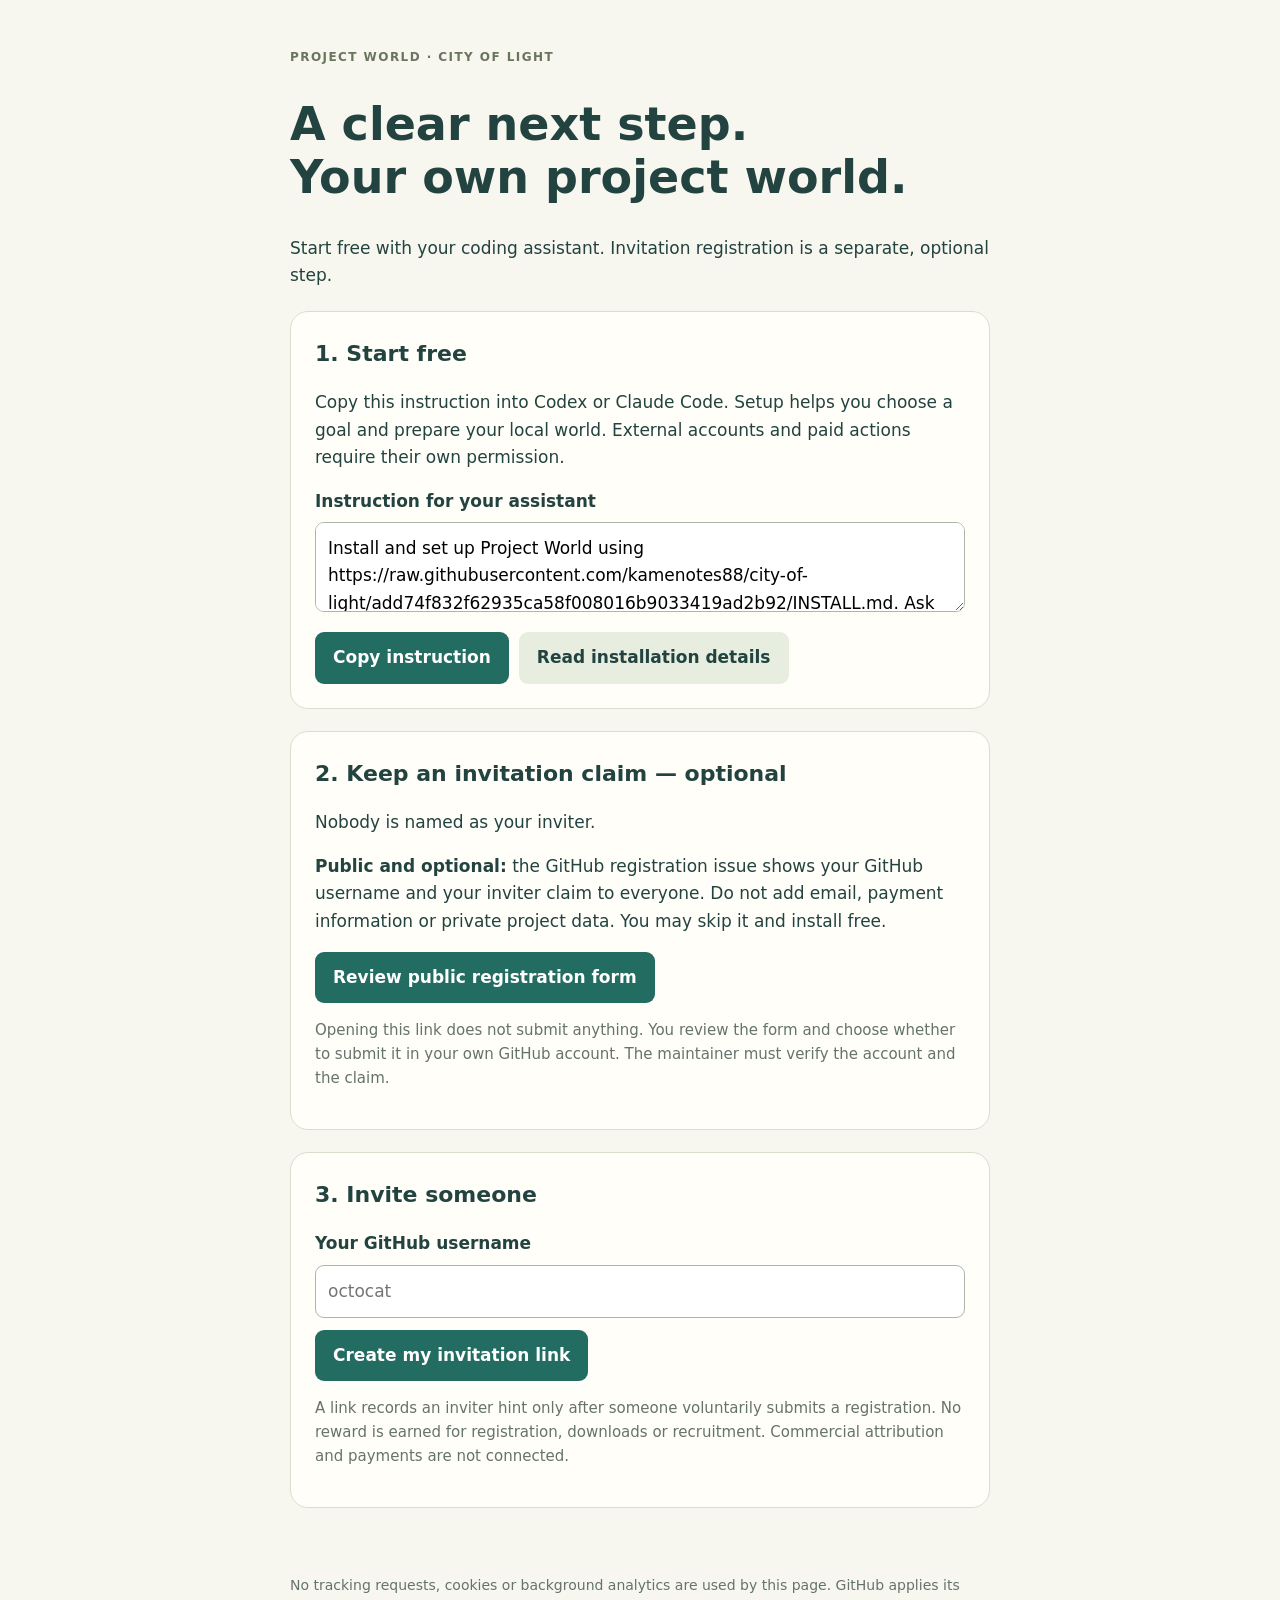
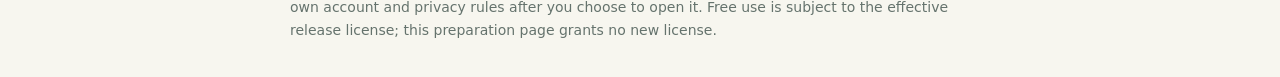
==== invite.html @ ac7b3f4a "release: publish update notice and pin the 0.12.2 setup entry" ====
<!doctype html>
<html lang="en">
<head>
<meta charset="utf-8">
<meta name="viewport" content="width=device-width, initial-scale=1">
<meta name="referrer" content="no-referrer">
<meta http-equiv="Content-Security-Policy" content="default-src 'none'; script-src 'unsafe-inline'; style-src 'unsafe-inline'; connect-src 'none'; base-uri 'none'; form-action https://github.com">
<title>Project World · Start and invite</title>
<style>
*{box-sizing:border-box}body{margin:0;background:#f7f6ef;color:#234340;font:17px/1.6 system-ui,sans-serif}main{max-width:740px;margin:0 auto;padding:36px 20px}h1{font-size:clamp(30px,6vw,46px);line-height:1.15}h2{font-size:22px;margin-top:0}.eyebrow{color:#6a755e;font-weight:700;letter-spacing:.12em;font-size:12px}section{margin:22px 0;padding:24px;background:#fffef8;border:1px solid #d9dfcf;border-radius:18px}.note{padding:16px;background:#f2e8cf;border-radius:12px}.muted{color:#65736d;font-size:15px}label{display:block;font-weight:700}input,textarea{width:100%;font:inherit;padding:12px;border:1px solid #aab8ab;border-radius:9px;margin:7px 0 12px;background:#fff}textarea{min-height:90px;resize:vertical}button,.button{display:inline-block;font:inherit;font-weight:700;padding:12px 18px;background:#236c61;color:#fff;border:0;border-radius:9px;text-decoration:none;cursor:pointer;max-width:100%;overflow-wrap:anywhere}button:disabled,.button[aria-disabled=true]{opacity:.55;cursor:not-allowed}.secondary{background:#e7eee0;color:#234340}a{color:#236c61}a:focus-visible,button:focus-visible,input:focus-visible,textarea:focus-visible{outline:3px solid #e5a13c;outline-offset:3px}[hidden]{display:none}#status{min-height:1.6em;overflow-wrap:anywhere}.actions{display:flex;gap:10px;flex-wrap:wrap}code{overflow-wrap:anywhere;font-size:14px}footer{font-size:14px;color:#65736d}
</style>
</head>
<body>
<main>
<p class="eyebrow">PROJECT WORLD · CITY OF LIGHT</p>
<h1>A clear next step.<br>Your own project world.</h1>
<p>Start free with your coding assistant. Invitation registration is a separate, optional step.</p>
<p id="setup-notice" class="note">Launch preparation: the official repository and pinned installation entry have not been configured. Installation and registration links are disabled.</p>
<section>
<h2>1. Start free</h2>
<p>Copy this instruction into Codex or Claude Code. Setup helps you choose a goal and prepare your local world. External accounts and paid actions require their own permission.</p>
<label for="install-prompt">Instruction for your assistant</label>
<textarea id="install-prompt" readonly aria-describedby="setup-notice">The maintainer must supply the official installation entry before publication.</textarea>
<div class="actions"><button id="copy-install" disabled>Copy instruction</button><a id="install-link" class="button secondary" aria-disabled="true">Read installation details</a></div>
</section>
<section>
<h2>2. Keep an invitation claim — optional</h2>
<p id="inviter-note">Nobody is named as your inviter.</p>
<p><strong>Public and optional:</strong> the GitHub registration issue shows your GitHub username and your inviter claim to everyone. Do not add email, payment information or private project data. You may skip it and install free.</p>
<a id="register-link" class="button" aria-disabled="true">Review public registration form</a>
<p class="muted">Opening this link does not submit anything. You review the form and choose whether to submit it in your own GitHub account. The maintainer must verify the account and the claim.</p>
</section>
<section>
<h2>3. Invite someone</h2>
<label for="your-handle">Your GitHub username</label>
<input id="your-handle" placeholder="octocat" maxlength="39" autocapitalize="none" autocomplete="off" spellcheck="false">
<button id="make-invite" disabled>Create my invitation link</button>
<div id="share-area" hidden>
<label for="share-link">Your link</label><input id="share-link" readonly>
<button id="copy-share" class="secondary">Copy link</button>
<p id="share-note" class="muted"></p>
</div>
<p class="muted">A link records an inviter hint only after someone voluntarily submits a registration. No reward is earned for registration, downloads or recruitment. Commercial attribution and payments are not connected.</p>
</section>
<p id="status" role="status" aria-live="polite"></p>
<footer>No tracking requests, cookies or background analytics are used by this page. GitHub applies its own account and privacy rules after you choose to open it. Free use is subject to the effective release license; this preparation page grants no new license.</footer>
</main>
<!-- The launch exporter replaces this JSON in the staged output only. No public destination is inferred from the browser or from the invitation query. -->
<script id="invite-config" type="application/json">{"repository":"kamenotes88/city-of-light","installUrl":"https://raw.githubusercontent.com/kamenotes88/city-of-light/add74f832f62935ca58f008016b9033419ad2b92/INSTALL.md"}</script>
<script id="invite-entry-code">
(function(root){
'use strict';
function validHandle(value){return typeof value==='string'&&/^[a-z\d](?:[a-z\d-]{0,37}[a-z\d])?$/i.test(value)&&!value.includes('--');}
function checkedConfig(value){
  if(!value||typeof value!=='object'||Array.isArray(value)||Object.keys(value).sort().join(',')!=='installUrl,repository')throw new Error('The official launch configuration is incomplete.');
  const parts=typeof value.repository==='string'?value.repository.split('/'):[];
  if(parts.length!==2||!validHandle(parts[0])||!/^[a-z\d_.-]{1,100}$/i.test(parts[1])||/^\.{1,2}$/.test(parts[1])||value.repository==='OWNER/REPO')throw new Error('The official repository is not configured.');
  let url;try{url=new URL(value.installUrl);}catch(_){throw new Error('The installation entry is not configured.');}
  const path=url.pathname.split('/');
  if(url.protocol!=='https:'||url.hostname!=='raw.githubusercontent.com'||url.username||url.password||url.port||url.search||url.hash||path.length!==5||path[1].toLowerCase()!==parts[0].toLowerCase()||path[2].toLowerCase()!==parts[1].toLowerCase()||!/^[a-f\d]{40}$/i.test(path[3])||path[4]!=='INSTALL.md')throw new Error('A pinned INSTALL.md in the official repository is required.');
  return Object.freeze({repository:value.repository,installUrl:url.href,owner:parts[0],repo:parts[1]});
}
function queryInviter(search){
  const params=new URLSearchParams(search);const values=params.getAll('inviter');
  if(values.length===0)return {value:'',invalid:false};
  return values.length===1&&validHandle(values[0])?{value:values[0],invalid:false}:{value:'',invalid:true};
}
function registrationLink(config,inviter){
  if(inviter&&!validHandle(inviter))throw new Error('Use a valid GitHub username without @.');
  const url=new URL('https://github.com/'+config.repository+'/issues/new');
  url.searchParams.set('template','invite-registration.yml');
  if(inviter)url.searchParams.set('inviter',inviter);
  return url.href;
}
function shareLink(config,handle,pageHref){
  if(!validHandle(handle))throw new Error('Use a valid GitHub username without @.');
  let page;try{page=new URL(pageHref);}catch(_){}
  const expected='/'+config.repo+'/invite.html';
  if(page&&page.protocol==='https:'&&!page.username&&!page.password&&!page.port&&page.hostname.toLowerCase()===config.owner.toLowerCase()+'.github.io'&&page.pathname===expected){
    page.search='';page.hash='';page.searchParams.set('inviter',handle);
    return {url:page.href,kind:'page'};
  }
  return {url:registrationLink(config,handle),kind:'form'};
}
root.InviteEntry=Object.freeze({validHandle,checkedConfig,queryInviter,registrationLink,shareLink});
if(typeof document==='undefined')return;
const get=id=>document.getElementById(id);const status=get('status');let config;
try{config=checkedConfig(JSON.parse(get('invite-config').textContent));}catch(error){status.textContent=error.message;return;}
const inviter=queryInviter(root.location.search);
get('setup-notice').hidden=true;
get('install-prompt').value='Install and set up Project World using '+config.installUrl+'. Ask only the questions needed for my first goal. Keep my projects local; ask before connecting external accounts, spending money or publishing.';
get('install-link').href=config.installUrl;get('install-link').removeAttribute('aria-disabled');
get('register-link').href=registrationLink(config,inviter.value);get('register-link').removeAttribute('aria-disabled');
get('copy-install').disabled=false;get('make-invite').disabled=false;
if(inviter.value)get('inviter-note').textContent='Invitation hint: @'+inviter.value+'. Verify it in the registration form; it is not yet confirmed attribution.';
if(inviter.invalid)status.textContent='The inviter hint is invalid and was ignored. Free installation is still available.';
async function copy(input){
  try{if(!root.navigator.clipboard)throw new Error('unavailable');await root.navigator.clipboard.writeText(input.value);status.textContent='Copied.';}
  catch(_){input.focus();input.select();status.textContent='Copy is unavailable here. The text is selected; copy it manually.';}
}
get('copy-install').addEventListener('click',()=>copy(get('install-prompt')));
get('copy-share').addEventListener('click',()=>copy(get('share-link')));
get('make-invite').addEventListener('click',()=>{
  try{const link=shareLink(config,get('your-handle').value.trim(),root.location.href);get('share-link').value=link.url;get('share-area').hidden=false;get('share-note').textContent=link.kind==='page'?'This link opens the official start page with your invitation hint.':'This link opens the optional public GitHub registration form. Free installation remains available in the repository README.';status.textContent='Invitation link prepared; nothing has been sent.';}
  catch(error){get('share-area').hidden=true;status.textContent=error.message;}
});
})(globalThis);
</script>
</body>
</html>
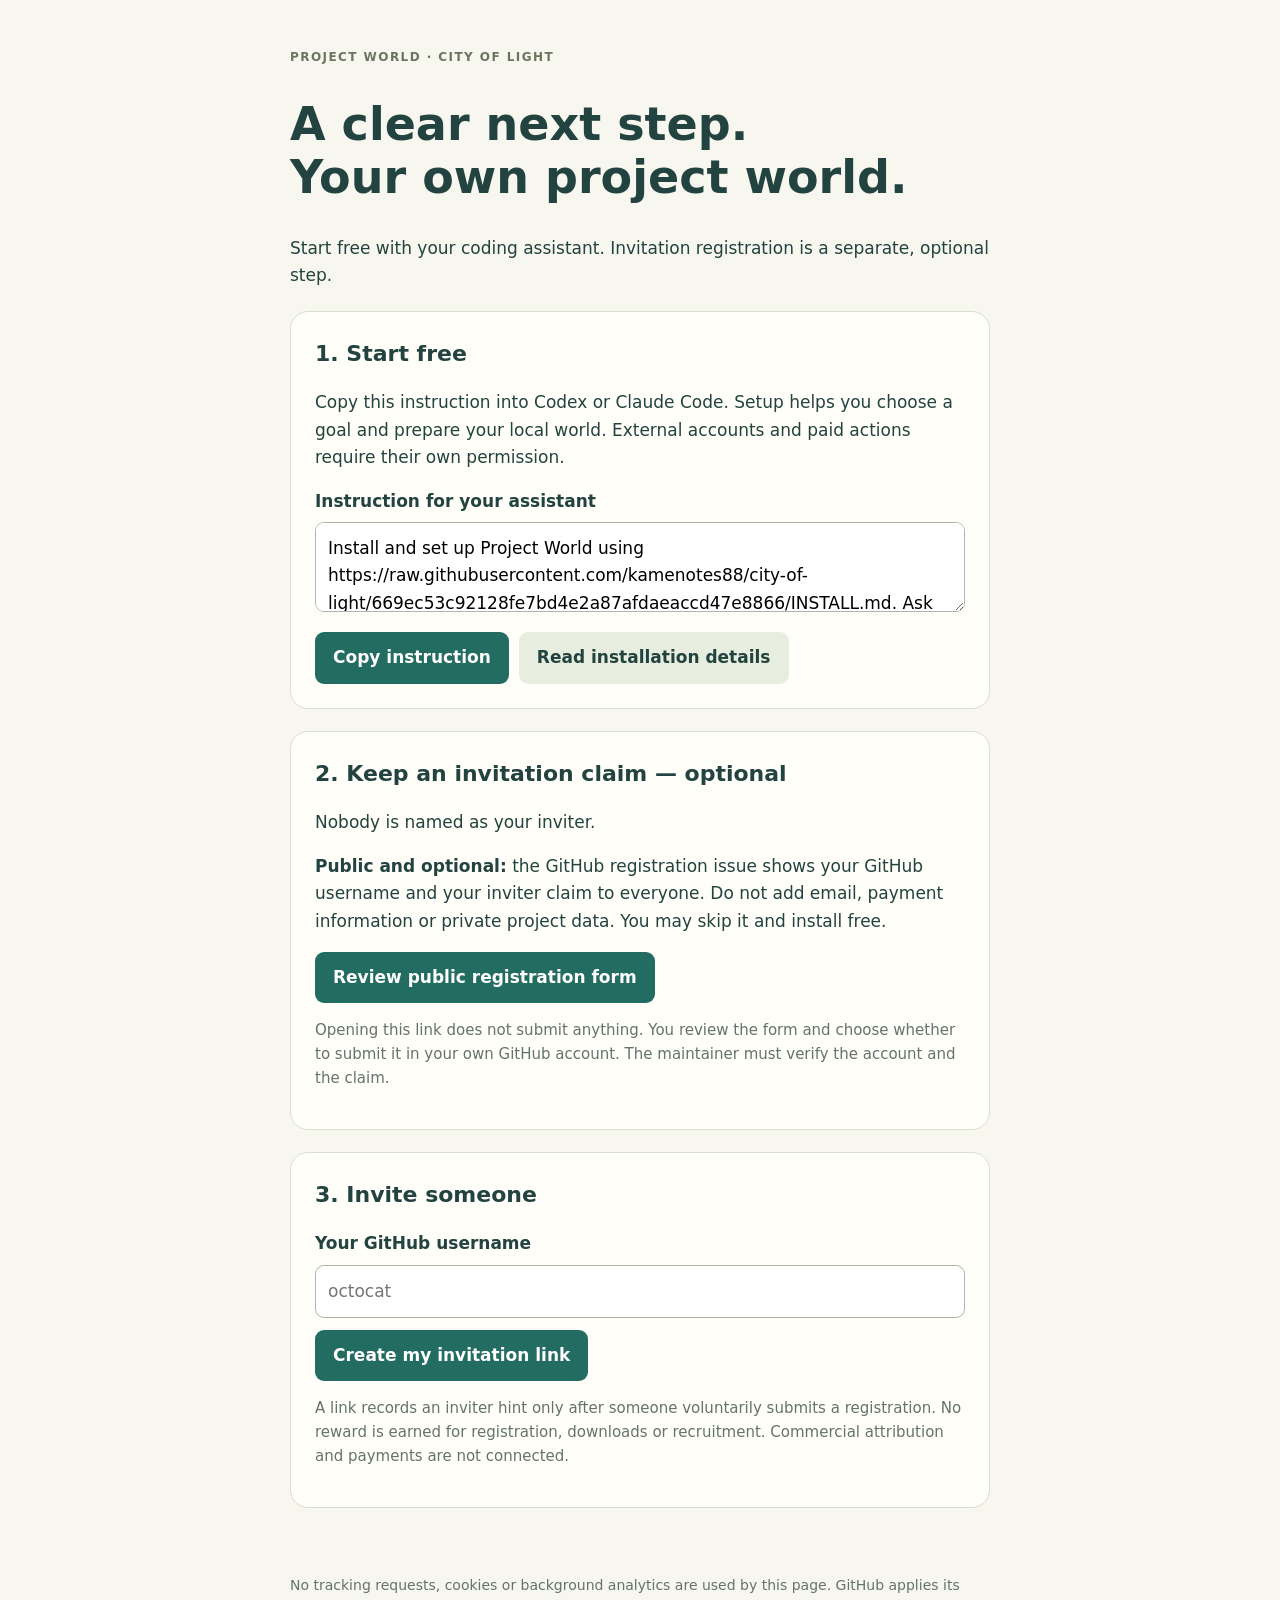
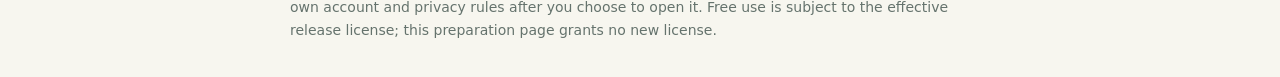
==== commit 7a676e42: "Document full public Pro and pin assistant installation to verified package" ====
--- a/invite.html
+++ b/invite.html
@@ -46,7 +46,7 @@
 <footer>No tracking requests, cookies or background analytics are used by this page. GitHub applies its own account and privacy rules after you choose to open it. Free use is subject to the effective release license; this preparation page grants no new license.</footer>
 </main>
 <!-- The launch exporter replaces this JSON in the staged output only. No public destination is inferred from the browser or from the invitation query. -->
-<script id="invite-config" type="application/json">{"repository":"kamenotes88/city-of-light","installUrl":"https://raw.githubusercontent.com/kamenotes88/city-of-light/add74f832f62935ca58f008016b9033419ad2b92/INSTALL.md"}</script>
+<script id="invite-config" type="application/json">{"repository":"kamenotes88/city-of-light","installUrl":"https://raw.githubusercontent.com/kamenotes88/city-of-light/669ec53c92128fe7bd4e2a87afdaeaccd47e8866/INSTALL.md"}</script>
 <script id="invite-entry-code">
 (function(root){
 'use strict';
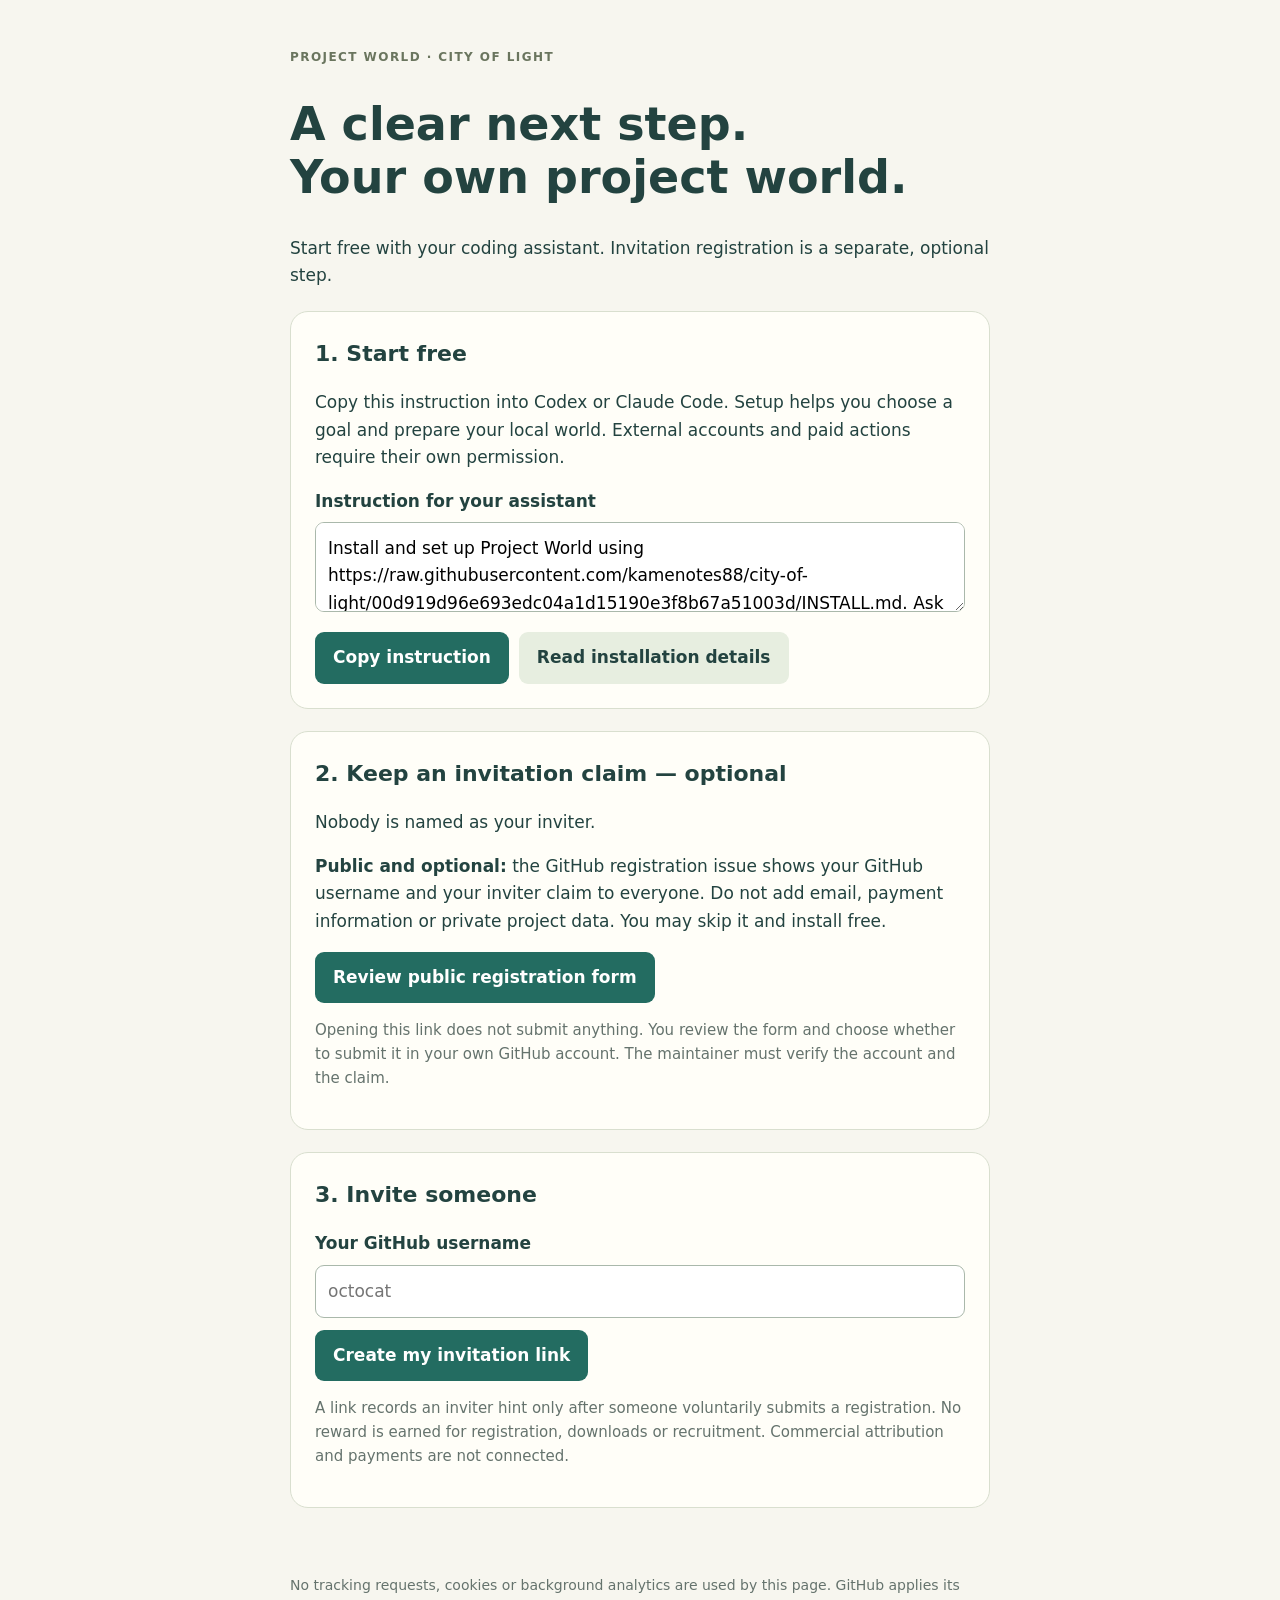
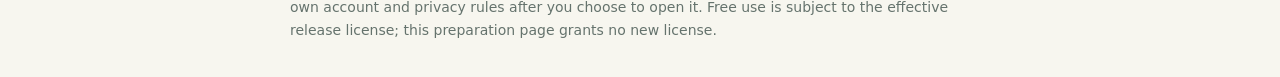
==== commit 71fe106b: "Document history-enabled Pro and pin installation invitations" ====
--- a/invite.html
+++ b/invite.html
@@ -46,7 +46,7 @@
 <footer>No tracking requests, cookies or background analytics are used by this page. GitHub applies its own account and privacy rules after you choose to open it. Free use is subject to the effective release license; this preparation page grants no new license.</footer>
 </main>
 <!-- The launch exporter replaces this JSON in the staged output only. No public destination is inferred from the browser or from the invitation query. -->
-<script id="invite-config" type="application/json">{"repository":"kamenotes88/city-of-light","installUrl":"https://raw.githubusercontent.com/kamenotes88/city-of-light/669ec53c92128fe7bd4e2a87afdaeaccd47e8866/INSTALL.md"}</script>
+<script id="invite-config" type="application/json">{"repository":"kamenotes88/city-of-light","installUrl":"https://raw.githubusercontent.com/kamenotes88/city-of-light/00d919d96e693edc04a1d15190e3f8b67a51003d/INSTALL.md"}</script>
 <script id="invite-entry-code">
 (function(root){
 'use strict';
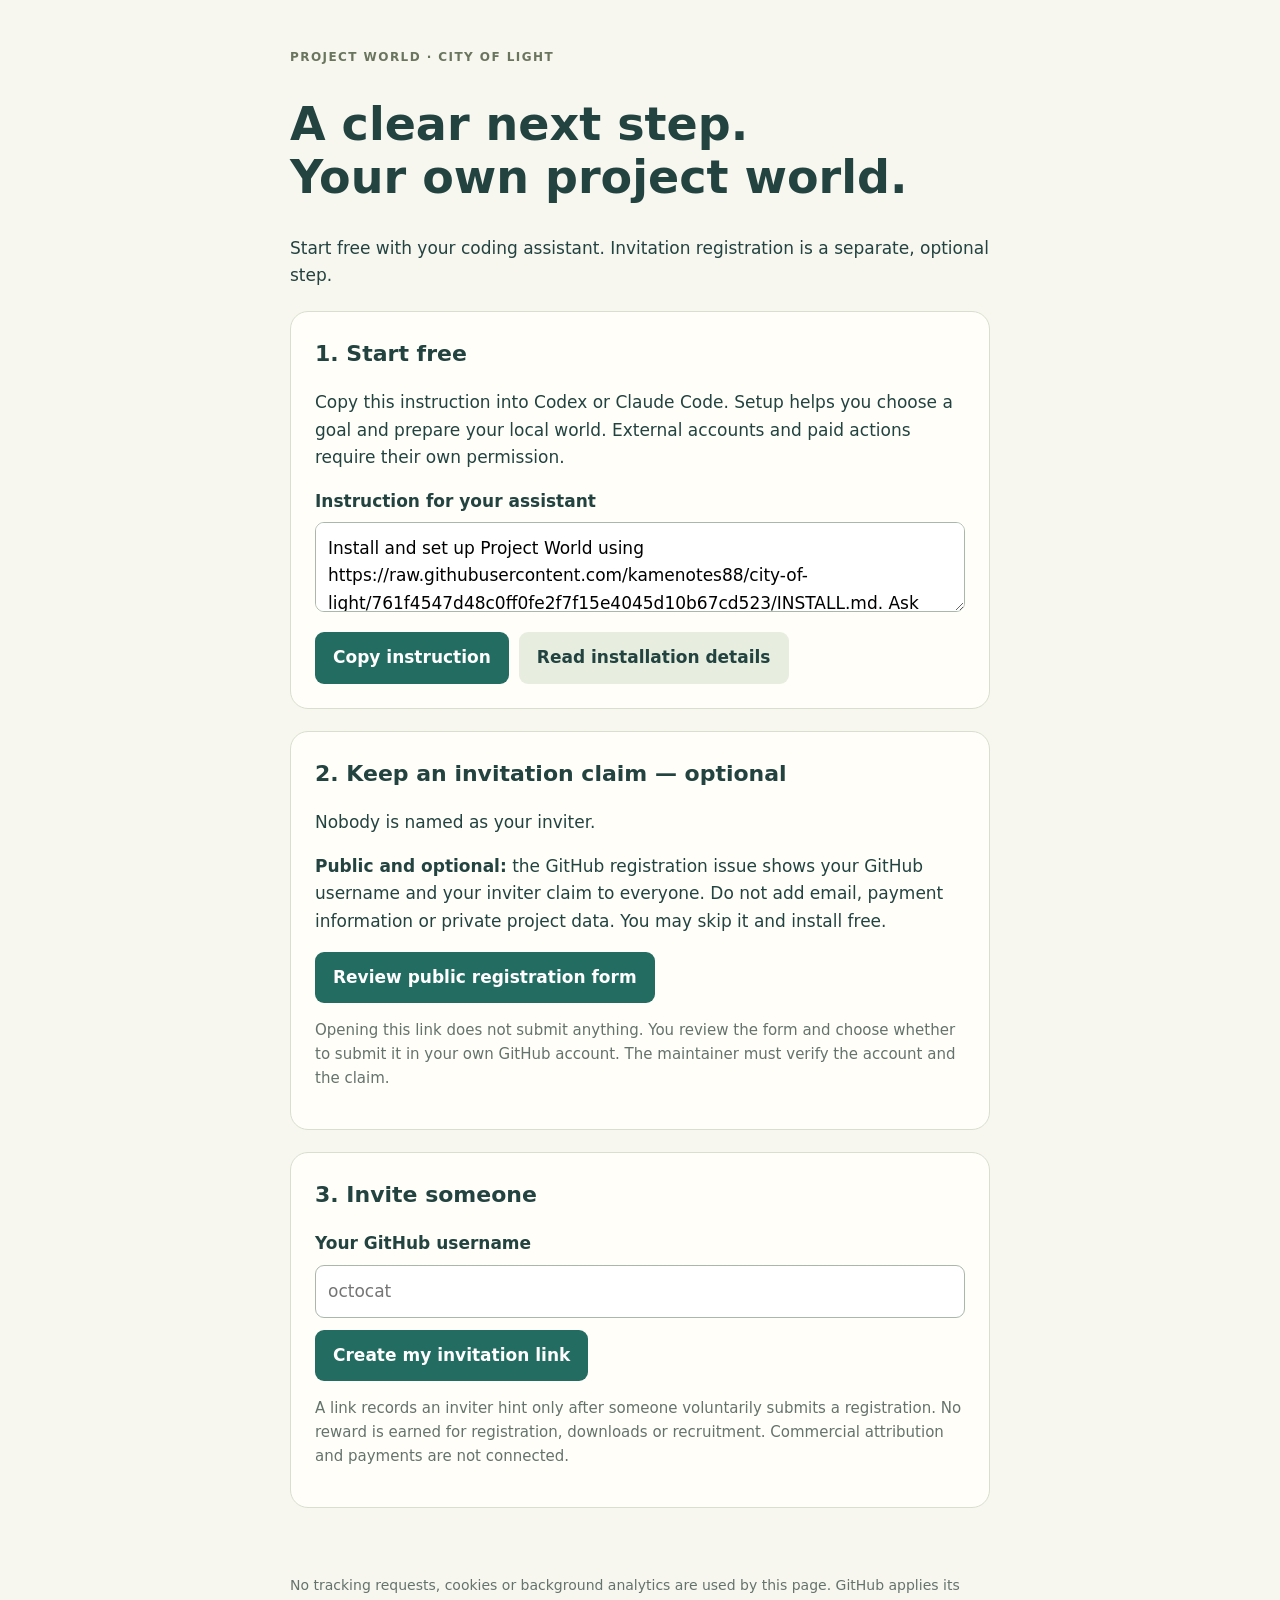
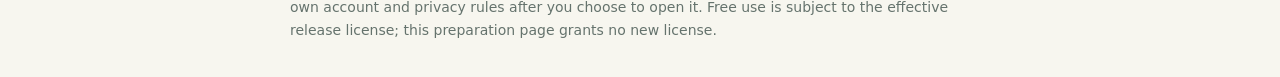
==== commit 2fe0d5f7: "Document immediate chat routing and verified 0.15.1 installation" ====
--- a/invite.html
+++ b/invite.html
@@ -46,7 +46,7 @@
 <footer>No tracking requests, cookies or background analytics are used by this page. GitHub applies its own account and privacy rules after you choose to open it. Free use is subject to the effective release license; this preparation page grants no new license.</footer>
 </main>
 <!-- The launch exporter replaces this JSON in the staged output only. No public destination is inferred from the browser or from the invitation query. -->
-<script id="invite-config" type="application/json">{"repository":"kamenotes88/city-of-light","installUrl":"https://raw.githubusercontent.com/kamenotes88/city-of-light/00d919d96e693edc04a1d15190e3f8b67a51003d/INSTALL.md"}</script>
+<script id="invite-config" type="application/json">{"repository":"kamenotes88/city-of-light","installUrl":"https://raw.githubusercontent.com/kamenotes88/city-of-light/761f4547d48c0ff0fe2f7f15e4045d10b67cd523/INSTALL.md"}</script>
 <script id="invite-entry-code">
 (function(root){
 'use strict';
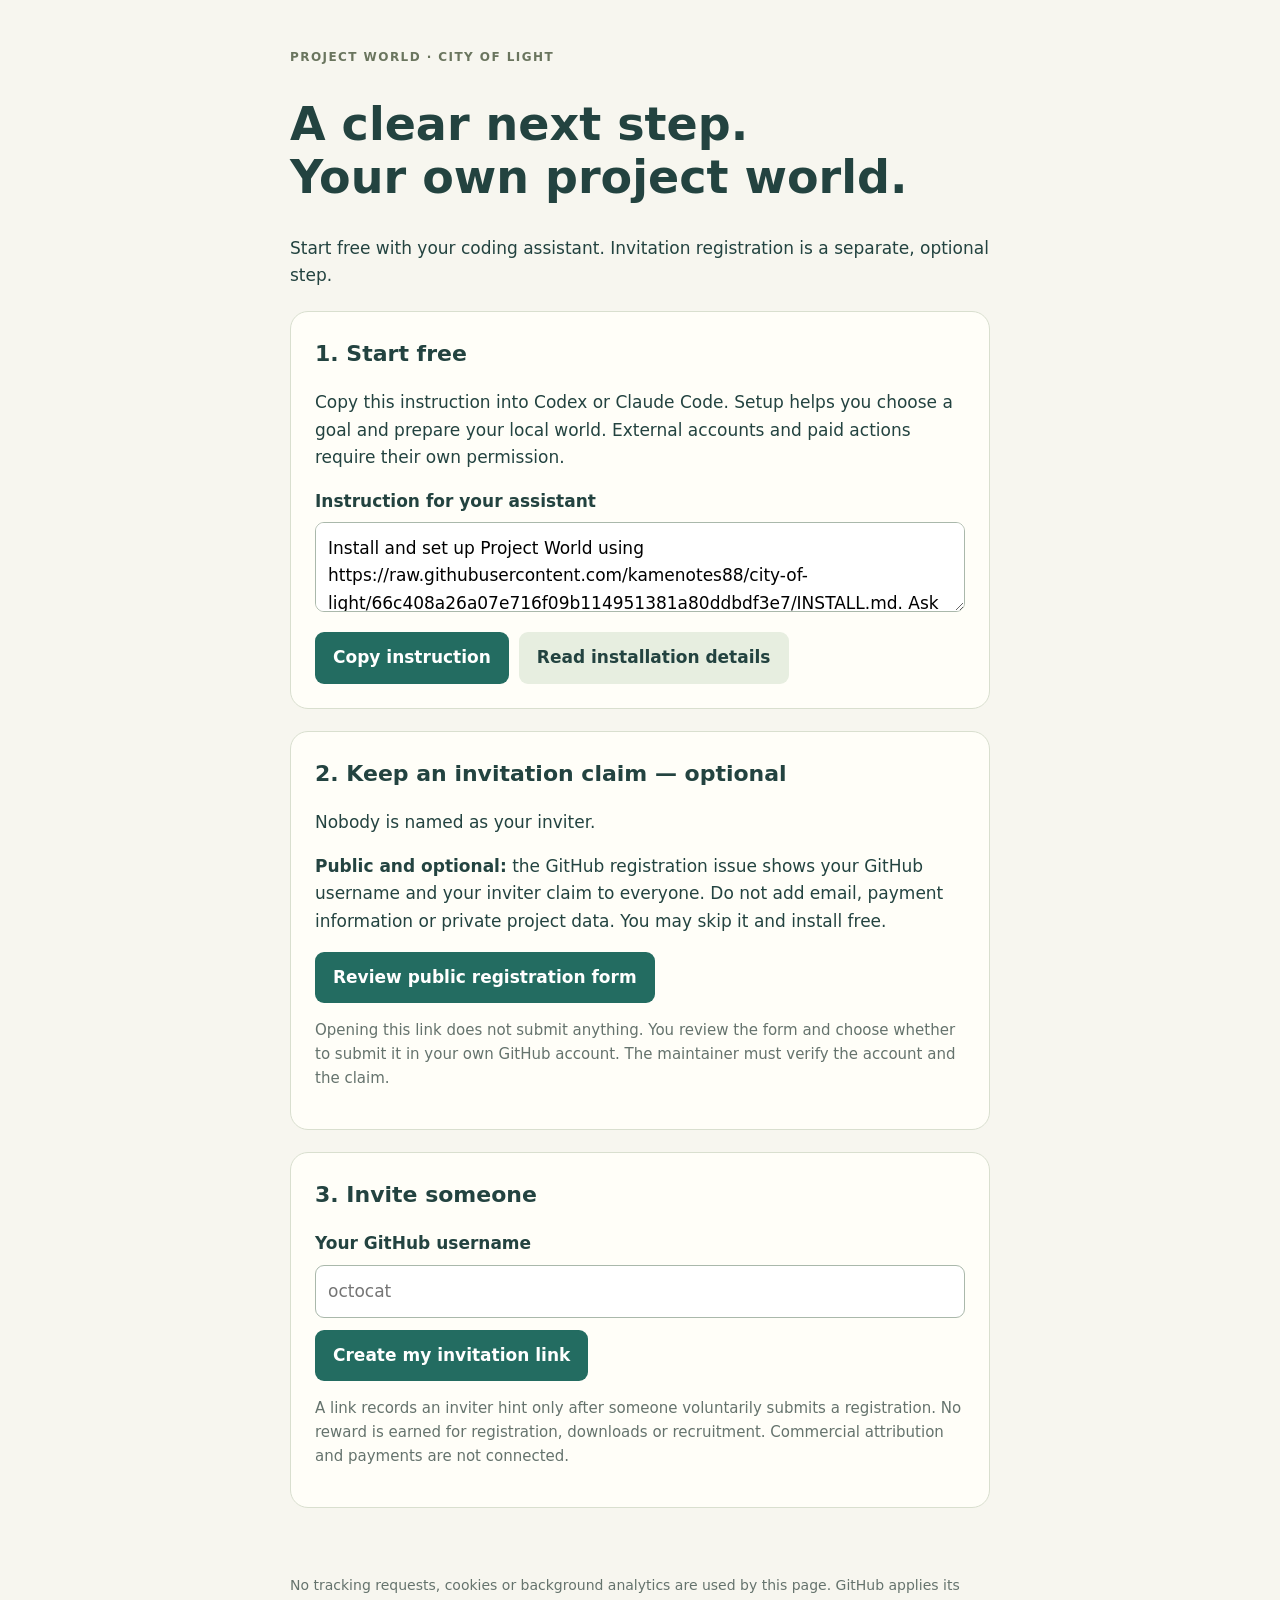
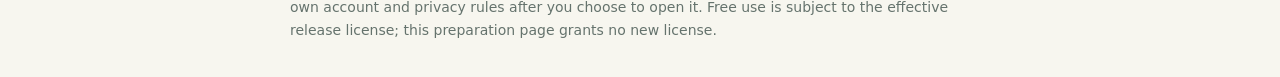
==== commit cde5b0ee: "docs: explain reversible archive and checked chat replacement" ====
--- a/invite.html
+++ b/invite.html
@@ -46,7 +46,7 @@
 <footer>No tracking requests, cookies or background analytics are used by this page. GitHub applies its own account and privacy rules after you choose to open it. Free use is subject to the effective release license; this preparation page grants no new license.</footer>
 </main>
 <!-- The launch exporter replaces this JSON in the staged output only. No public destination is inferred from the browser or from the invitation query. -->
-<script id="invite-config" type="application/json">{"repository":"kamenotes88/city-of-light","installUrl":"https://raw.githubusercontent.com/kamenotes88/city-of-light/761f4547d48c0ff0fe2f7f15e4045d10b67cd523/INSTALL.md"}</script>
+<script id="invite-config" type="application/json">{"repository":"kamenotes88/city-of-light","installUrl":"https://raw.githubusercontent.com/kamenotes88/city-of-light/66c408a26a07e716f09b114951381a80ddbdf3e7/INSTALL.md"}</script>
 <script id="invite-entry-code">
 (function(root){
 'use strict';
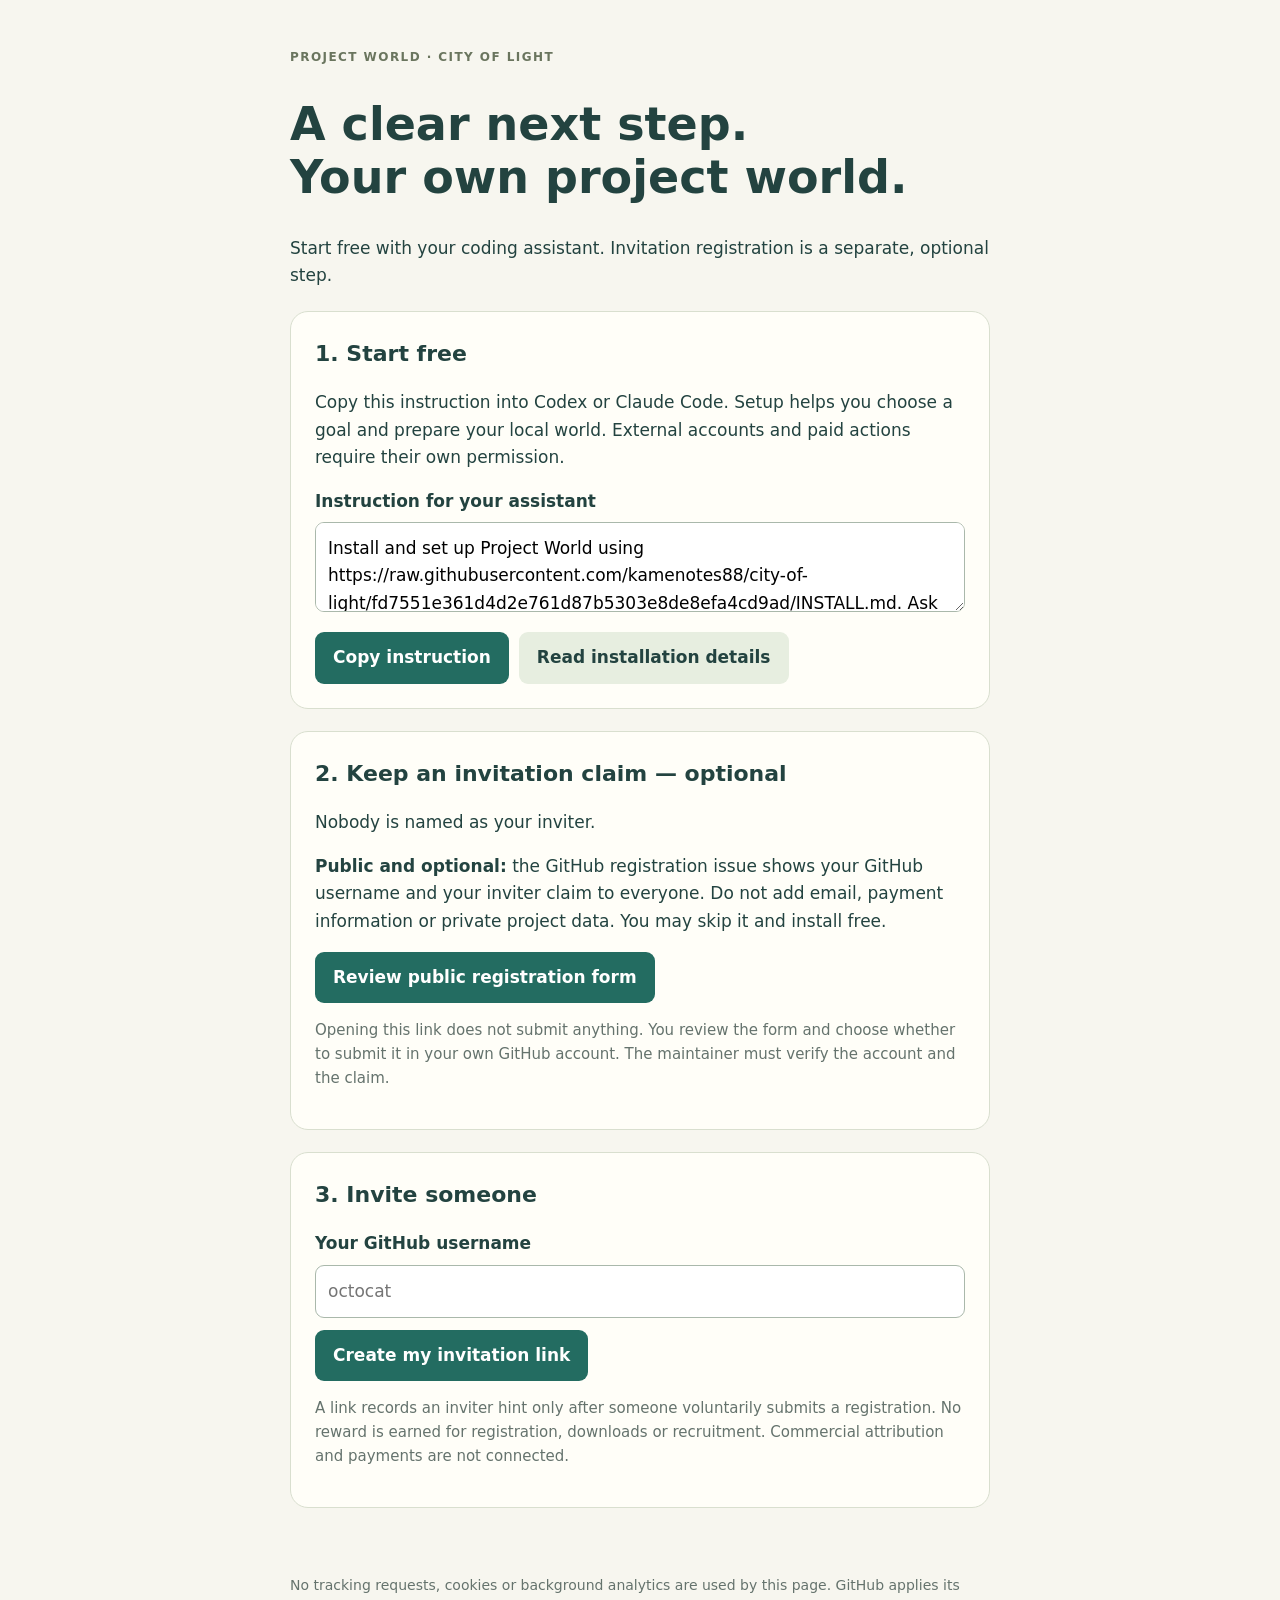
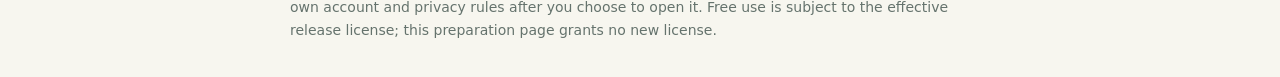
==== commit 7499c08b: "Document verified 0.15.5 installation and sync behavior" ====
--- a/invite.html
+++ b/invite.html
@@ -46,7 +46,7 @@
 <footer>No tracking requests, cookies or background analytics are used by this page. GitHub applies its own account and privacy rules after you choose to open it. Free use is subject to the effective release license; this preparation page grants no new license.</footer>
 </main>
 <!-- The launch exporter replaces this JSON in the staged output only. No public destination is inferred from the browser or from the invitation query. -->
-<script id="invite-config" type="application/json">{"repository":"kamenotes88/city-of-light","installUrl":"https://raw.githubusercontent.com/kamenotes88/city-of-light/66c408a26a07e716f09b114951381a80ddbdf3e7/INSTALL.md"}</script>
+<script id="invite-config" type="application/json">{"repository":"kamenotes88/city-of-light","installUrl":"https://raw.githubusercontent.com/kamenotes88/city-of-light/fd7551e361d4d2e761d87b5303e8de8efa4cd9ad/INSTALL.md"}</script>
 <script id="invite-entry-code">
 (function(root){
 'use strict';
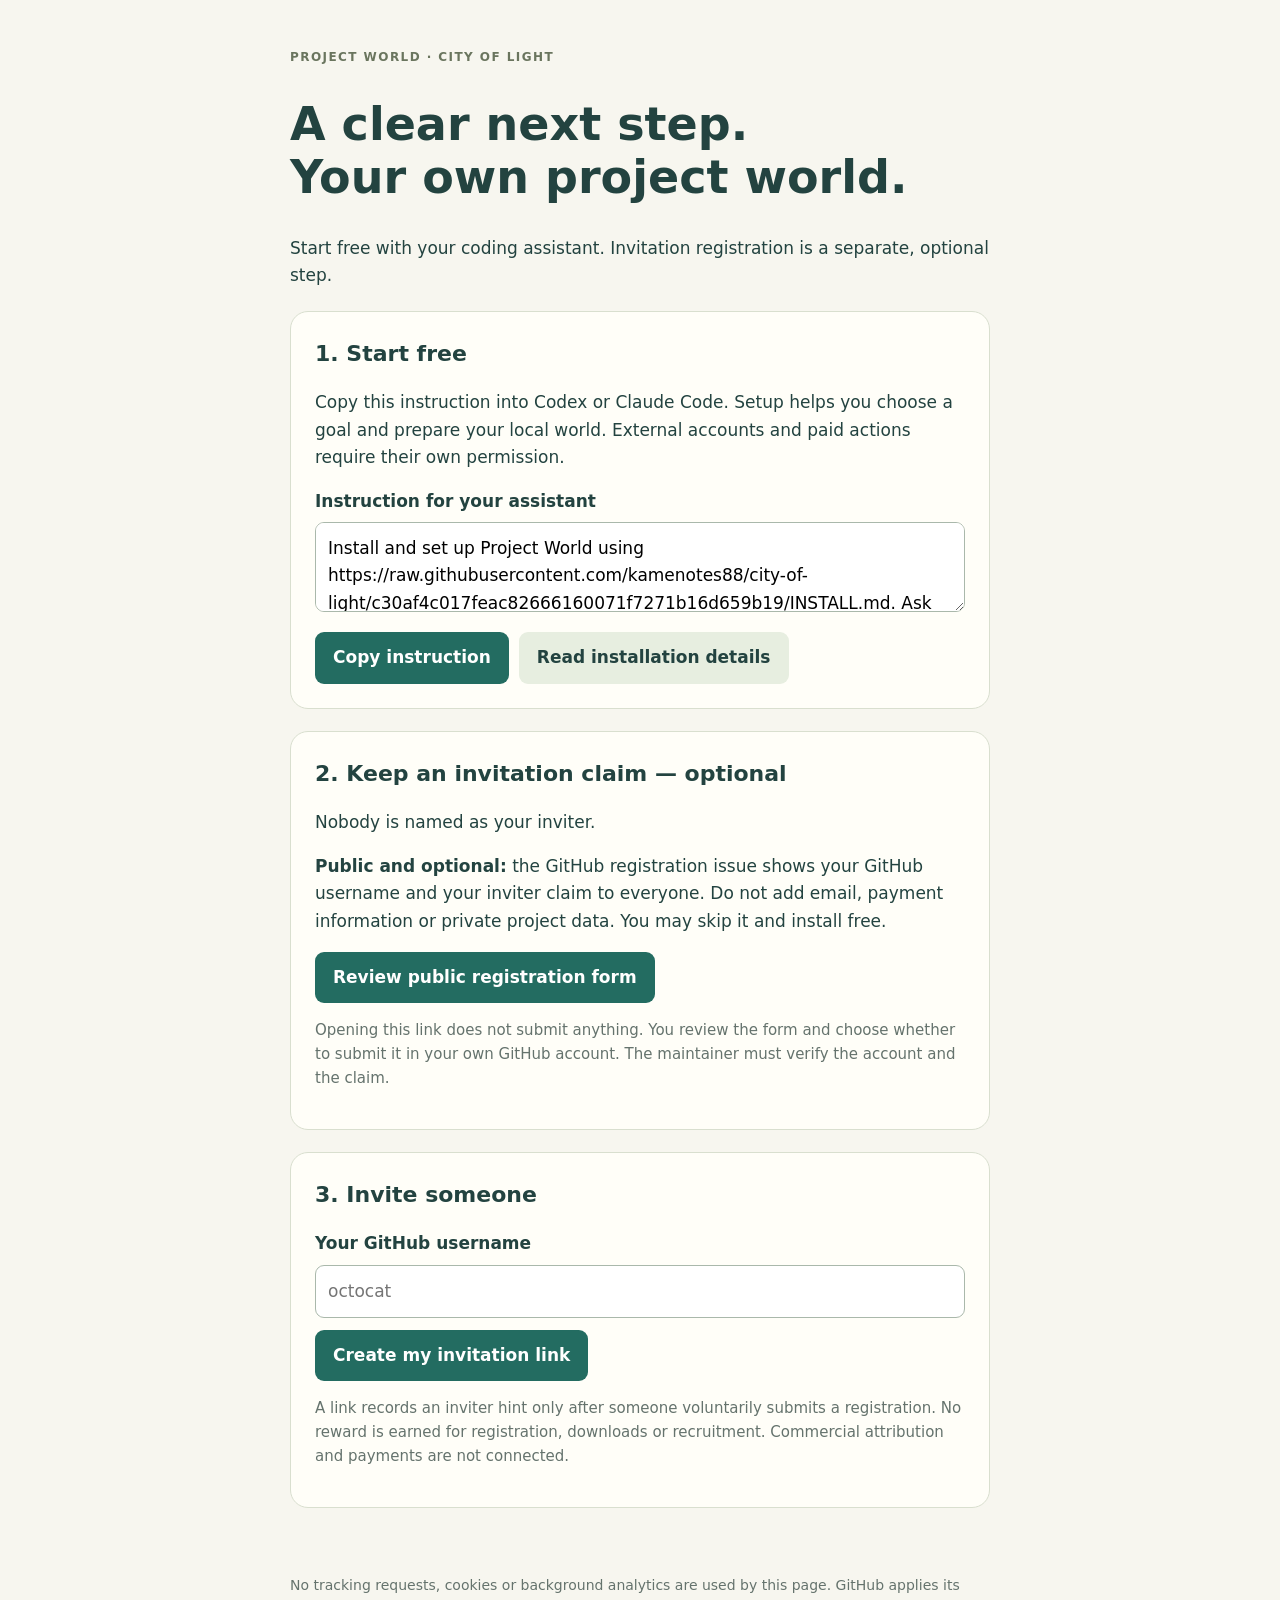
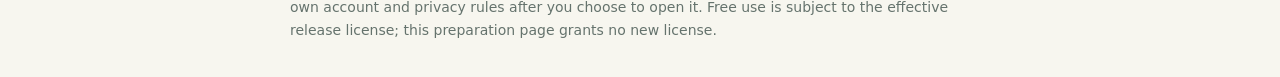
==== commit 9a3647c3: "Document verified 0.17.4 preview and pin the installer entry" ====
--- a/invite.html
+++ b/invite.html
@@ -46,7 +46,7 @@
 <footer>No tracking requests, cookies or background analytics are used by this page. GitHub applies its own account and privacy rules after you choose to open it. Free use is subject to the effective release license; this preparation page grants no new license.</footer>
 </main>
 <!-- The launch exporter replaces this JSON in the staged output only. No public destination is inferred from the browser or from the invitation query. -->
-<script id="invite-config" type="application/json">{"repository":"kamenotes88/city-of-light","installUrl":"https://raw.githubusercontent.com/kamenotes88/city-of-light/fd7551e361d4d2e761d87b5303e8de8efa4cd9ad/INSTALL.md"}</script>
+<script id="invite-config" type="application/json">{"repository":"kamenotes88/city-of-light","installUrl":"https://raw.githubusercontent.com/kamenotes88/city-of-light/c30af4c017feac82666160071f7271b16d659b19/INSTALL.md"}</script>
 <script id="invite-entry-code">
 (function(root){
 'use strict';
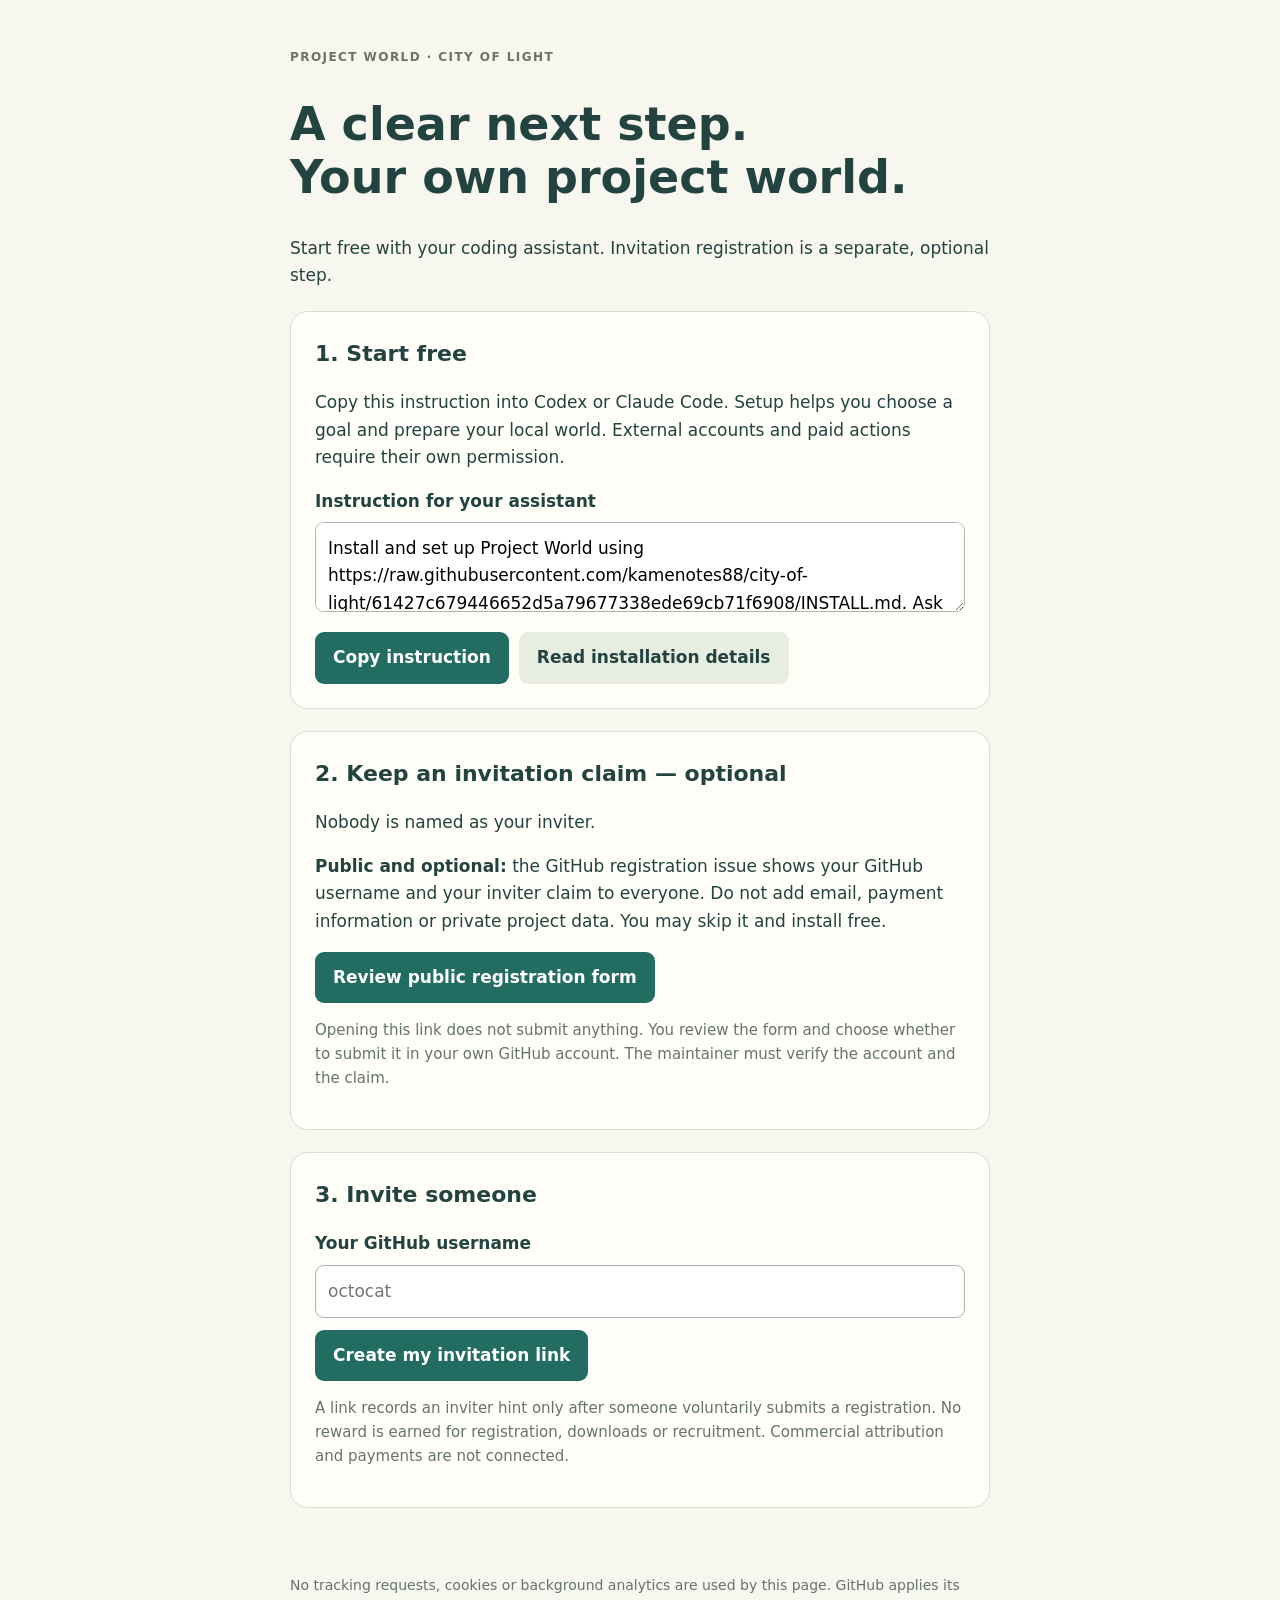
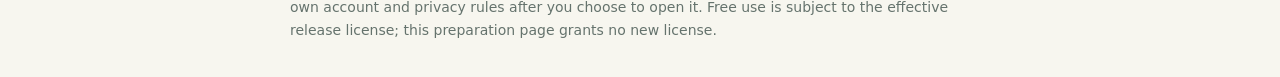
==== commit 0ba54c7a: "Document checked preview 0.17.5 and pin assistant installation" ====
--- a/invite.html
+++ b/invite.html
@@ -46,7 +46,7 @@
 <footer>No tracking requests, cookies or background analytics are used by this page. GitHub applies its own account and privacy rules after you choose to open it. Free use is subject to the effective release license; this preparation page grants no new license.</footer>
 </main>
 <!-- The launch exporter replaces this JSON in the staged output only. No public destination is inferred from the browser or from the invitation query. -->
-<script id="invite-config" type="application/json">{"repository":"kamenotes88/city-of-light","installUrl":"https://raw.githubusercontent.com/kamenotes88/city-of-light/c30af4c017feac82666160071f7271b16d659b19/INSTALL.md"}</script>
+<script id="invite-config" type="application/json">{"repository":"kamenotes88/city-of-light","installUrl":"https://raw.githubusercontent.com/kamenotes88/city-of-light/61427c679446652d5a79677338ede69cb71f6908/INSTALL.md"}</script>
 <script id="invite-entry-code">
 (function(root){
 'use strict';
